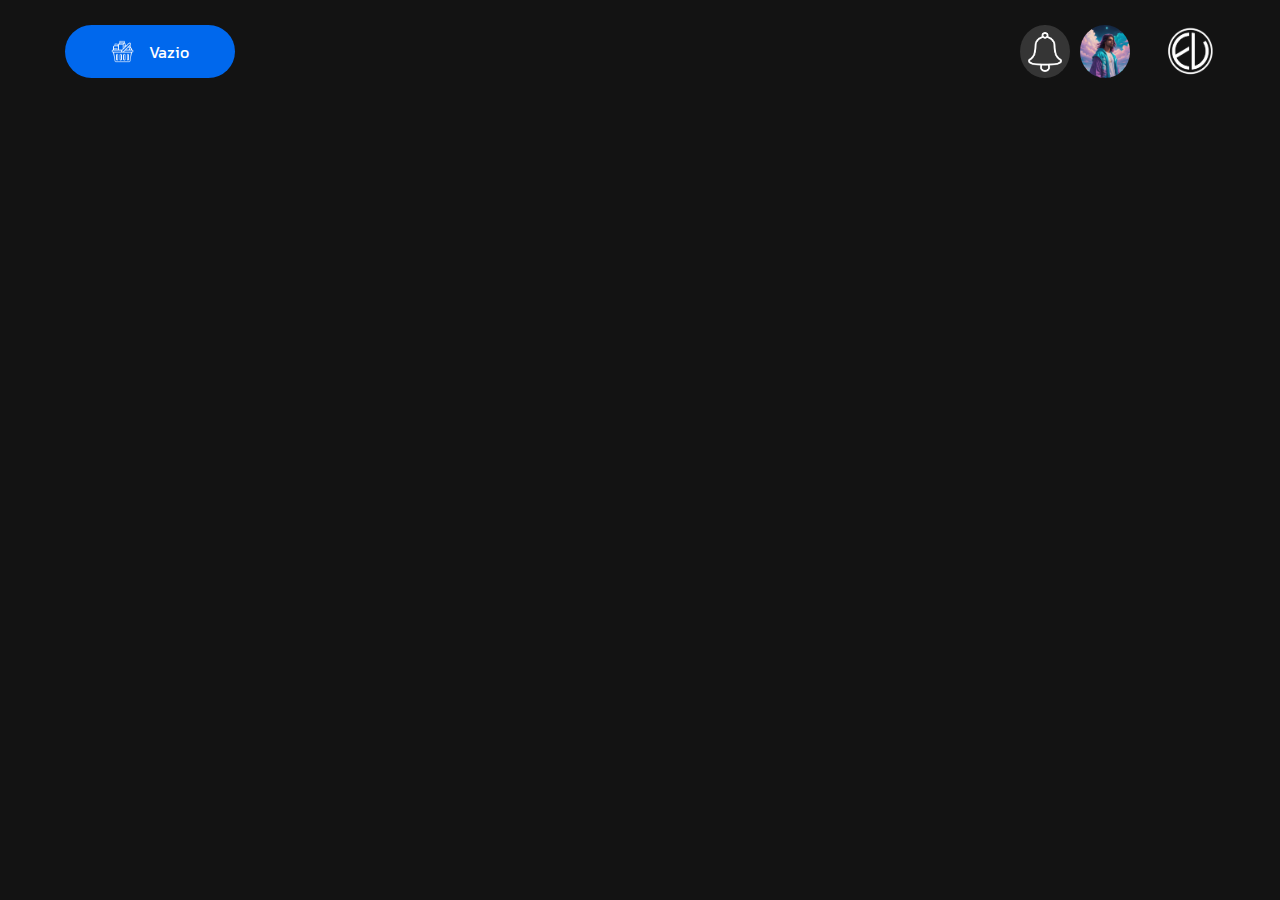
==== Html/catalago.html @ 2c9de25d "update" ====
<!DOCTYPE html>
<html lang="pt_br">

<!-- --------------------------------------------------------------------------------------------------------------------- -->

<head>
   
    <meta charset="UTF-8">
    <meta name="viewport" content="width=device-width, initial-scale=1.0">
    <title>Elixir Urbano</title>

    <link rel="stylesheet" type="text/css" href="../Css/Global/reset.css"> 
    <link rel="stylesheet" type="text/css" href="../Css/Global/variables.css">
    <link rel="stylesheet" type="text/css" href="../Css/Global/paginaInteira.css">
    
    <link rel="stylesheet" type="text/css" href="../Css/catalogo/base.css">
  
</head>

<!-- --------------------------------------------------------------------------------------------------------------------- -->

<body class="PaginaInteira">

    <header class="cabecalho">

        <header class="cabecalho">

            <section class="cabecalho__acoes"> 

                <div class="acoes__navegacao">

                    <nav class="navegacao__menu esconder">

                        <a class="menu__intens" href="../index.html">
    
                            Home
    
                        </a>
    
                        <a class="menu__intens ativo" href="../Html/catalago.html">
    
                            Catalago 
    
                        </a>
    
                        <a class="menu__intens">
    
                            Contato
    
                        </a>
    
                        <a class="menu__intens">
    
                            Sobre
    
                        </a>
    
                    </nav>

                    <a class="navegacao__carrinho" href="#">

                        <img class="carrinho__imagem" src="../Imagens/NoCodigo/Global/Global__header/Icone - carrinho de compras.png" alt="Icone compras">

                        <img class="carrinho__imagem esconder" src="../Imagens/NoCodigo/Global/Global__header/Icone - carrinho de compras__preto.png" alt="Icone compras">

                        <p class="carrinho__texto">
            
                            Vazio
                
                        </p>
            
                    </a>

                </div>

                <div class="navegacao__caixa__de__pesquisa esconder">

                    <input type="search" class="caixa__de__pesquisa__caixa" placeholder="O que você procura?">

                    <img class="caixa__de__pesquisa__imagem" src="../Imagens/NoCodigo/Global/Global__header/Lupa.png" alt="Icone lupa">

                </div>
  
                <div class="acoes__icones">

                    <div class="icones__notificacao">

                        <img src="../Imagens/NoCodigo/Global/Global__header/notificacao.png" alt="icone de notificação">
    
                    </div>
    
                    <div class="icones__usuario">
    
                        <img src="../Imagens/NoCodigo/Global/Global__header/Perfil.jpg" alt="icone do usuario">
    
                    </div>
    
                    <div class="icones__logotipo">
    
                        <img src="../Imagens/NoCodigo/Global/Global__header/Logotipo.png" alt="logotipo Elixir Urbano">
    
                    </div>

                </div>

            </section>

    </header>

     <!-- --------------------------------------------------------------------------------------------------------------------- -->


    <main class="indexConteudoPrincipal"></main>

    <!-- --------------------------------------------------------------------------------------------------------------------- -->

    <footer class="indexRodape"></footer>

    <section class="menuLateral esconder">

        <div class="">

            <div class="menuLateral__logotipo">

                <img src="../Imagens/NoCodigo/Global/Menu__lateral/Logotipo__preto.png" alt="logotipo Elixir Urbano">

            </div>

            <!-- ------------------------- Esse trecho de codigo foi tirado do site https://freefrontend.com e um botao com animação quando clicado que se chama "Hamburger Menu" -------------------------------------------- -->
            
            <!-- ------------------------------------------------------------------------------------ Autor:  Mikael Ainalem ------------------------------------------------------------------------------------------------- -->
            
            <button class="menu" onclick="this.classList.toggle('opened');this.setAttribute('aria-expanded', this.classList.contains('opened'))" aria-label="Main Menu">
                <svg width="70" height="70" viewBox="0 0 100 100">
                  <path class="line line1" d="M 20,29.000046 H 80.000231 C 80.000231,29.000046 94.498839,28.817352 94.532987,66.711331 94.543142,77.980673 90.966081,81.670246 85.259173,81.668997 79.552261,81.667751 75.000211,74.999942 75.000211,74.999942 L 25.000021,25.000058" />
                  <path class="line line2" d="M 20,50 H 80" />
                  <path class="line line3" d="M 20,70.999954 H 80.000231 C 80.000231,70.999954 94.498839,71.182648 94.532987,33.288669 94.543142,22.019327 90.966081,18.329754 85.259173,18.331003 79.552261,18.332249 75.000211,25.000058 75.000211,25.000058 L 25.000021,74.999942" />
                </svg>

                <ul class="menu__hamburguerExpandido" onclick="event.stopPropagation()">

                    <ul class="hamburguerExpandido__idioma">

                        <input type="checkbox" id="menu__idioma" class="checkbox__botao">
                        
                        <label for="menu__idioma" class="idioma__intens">

                            <img class="intens__seta" 
                                 src="../Imagens/NoCodigo/Global/Menu__lateral/Seta--branca--menu--linguagem.png" 
                                 alt="icone__seta">

                            Linguagem

                        </label>

                            <ul class="menuHamburguer__02">

                                <li class="botao__02">

                                    <img class="botao__imagem" src="../Imagens/NoCodigo/Global/Menu__hambuguer/Brasil.png" alt="imagem do pais">

                                    Portugues (Brasil)

                                </li>

                                <li class="botao__02">

                                    <img class="botao__imagem" src="../Imagens/NoCodigo/Global/Menu__hambuguer/EUA.png" alt="imagem do pais">

                                    Ingles (EUA)

                                </li>

                            </ul>
                        
                    </ul>

                    <div class="expandido__selecoes">
    
                        <li class="expandido__lista">
    
                            <label class="alternar">
    
                                <input class="alternar-selecao" type="checkbox" id="alternar-cor">
                                <div class="alternar-escolha"></div>
    
                            </label>
    
                        <li class="expandido__lista">
    
                            <label class="escuro__claro" for="alternar-cor">
    
                                Modo claro
    
                            </label>

                        </li>

                    </div>

                    <div class="expandido__selecoes">

                        <li class="expandido__lista">
    
                            <label class="alternar">
    
                                <input class="alternar-selecao" type="checkbox" id="alternar-contraste">
                                <div class="alternar-escolha"></div>
    
                            </label>
    
                        <li class="expandido__lista">
    
                            <label class="expandido__acessibilidade" for="alternar-contraste">
    
                                Modo alto contraste 
    
                            </label>
    
                        </li>

                    </div>
    
                </ul>

            </button>
            
            <!-- [base64] -->

            <div class="redes__socias">

                <div class="socias__imagem">

                    <img src="../Imagens/NoCodigo/Global/Menu__lateral/facebook.png" alt="icone facebook">
    
                </div>

                <div class="socias__imagem">

                    <img src="../Imagens/NoCodigo/Global/Menu__lateral/Instagram.png" alt="icone instagram">
    
                </div>

                <div class="socias__imagem">

                    <img src="../Imagens/NoCodigo/Global/Menu__lateral/Youtube.png" alt="Icone youtube">
    
                </div>

            </div>

            <p class="lateral__paragrafo ">

                Nosso Portfólio de Bebidas

            </p>

            <div class="lateral__setas">

                <button class="setas__subir">

                    <img class="subir__imagem" src="../Imagens/NoCodigo/Global/Menu__lateral/Seta.png" alt="menu de ferramentas">
    
                </button>

                <button class="setas__descer">

                    <img class="descer__imagem" src="../Imagens/NoCodigo/Global/Menu__lateral/Seta.png" alt="menu de ferramentas">
    
                </button>

            </div>

        </div>

    </section>

</body>
---- Css/Global/variables.css ----
/*  importacoes de fontes */

@import url('https://fonts.googleapis.com/css2?family=Kanit:ital,wght@0,100;0,200;0,300;0,400;0,500;0,600;0,700;0,800;0,900;1,100;1,200;1,300;1,400;1,500;1,600;1,700;1,800;1,900&display=swap');

@font-face {

    font-family: 'TituloApresentacao'; 
    src: url('../../Fontes__baixadas/BodoniflfBold-MVZx.ttf') format('truetype'); 

}

@font-face {

    font-family: 'TextoApresentacao'; 
    src: url('../../Fontes__baixadas/SteinerLight-JR1o.ttf') format('truetype'); 

}

/* _______________________________________________________________________________________ */

:root {
    
    /* cores */

    --corPagina: #131313;

    --corPrincipal-02: #222222;
    --corPrincipal-03: #353535;
    --corPrincipal-04: #33363d;
   

    --corGradiente-01: linear-gradient(to bottom, #FFB400, #FFD980);
   

    --corSecundaria-01: #ffb400;
    --corSecundaria-02: #0068ed;
    --corSecundaria-03: #d6dbe9;
    --corSecundaria-04: #2a3142;
    --corSecundaria-05: #335F98;
    --corSecundaria-06: #2D3643;

    --corSecundaria-05: #E0E0E0;
    --corSecundaria-06: rgba(72, 80, 96, 0.996);


    --corSecundaria-garafa-destaque-01: #b5ad99;
    
    --corSecundaria-garafa-destaque-02: #132028;

    --corSecundaria-garafa-destaque-03: #9ca5ad;

    --corSecundaria-garafa-destaque-04: #261d10;


    /* fontes */
   
    --fontePrincipal: "Kanit", sans-serif;
   
}

.bordaDourada-texto {

    text-shadow: 
      1px 1px 0 #967e29,  
      -1px -1px 0 #967e29,  
      1px -1px 0 #967e29,  
      -1px 1px 0 #967e29; 

}

.bordaBranca-texto {

    text-shadow: 
    2px 2px 0 #a2aab2,  
    -2px -2px 0 #a2aab2,  
    2px -2px 0 #a2aab2,  
    -2px 2px 0 #a2aab2; 

}

.bordaLaranja-texto {

    text-shadow: 
    2px 2px 0 #8b3b25,  
    -2px -2px 0 #8b3b25,  
    2px -2px 0 #8b3b25,  
    -2px 2px 0 #8b3b25; 

}
---- Css/Global/paginaInteira.css ----
.PaginaInteira {

    display: grid;
    grid-template-columns: 1fr 0px;

}

.pagina {

    display: flex;
    flex-direction: column;

}


@media (min-width: 1800px ) { 

    .PaginaInteira {

        display: grid;
        grid-template-columns: 1fr 150px;
    
    }

}
---- Css/catalogo/base.css ----
/*  importacoes de estilo  */
/* _______________________________________________________________________________________ */

/*  importacoes de estilo do header  */

@import url("../Global/Global__header/cabecalho.css");

@import url("../Global/Global__header/navegacao.css");
@import url("../Global/Global__header/navegacao.midia.css");

@import url("../Global/Global__header/icones.css");
@import url("../Global/Global__header/icones.midia.css");

@import url("../Global/Global__header/Global__menuLateral/menuLateral.css");
@import url("../Global/Global__header/Global__menuLateral/botoes.css");

@import url("../Global/Global__header/Global__menuLateral/menuHamburguer.css");
@import url("../Global/Global__header/Global__menuLateral/menuHamburguer.02.css");


/*  importacoes de estilo do main  */



/*  importacoes de estilo do footer */

/* Todo o conteudo da pagina  */

/* _______________________________________________________________________________________ */

.PaginaInteira {

    text-decoration: none;
    color: white;
    margin: 15px 15px 0px 15px;
    background: var(--corPagina);
    background-repeat: no-repeat; /* Evita a repetição da imagem */
    background-size: cover; /* Ajusta a imagem para cobrir o elemento */
    font-family: var(--fontePrincipal);
    box-sizing: border-box;

}

@media (min-width: 720px ) { 

    .PaginaInteira {

        margin: 25px 65px 0px 65px;

    }

}

@media (min-width: 1800px ) { 

    .PaginaInteira {

        margin: 0px 0px 0px 65px;

    }

}

.esconder {

    display: none;

}

.invisivel  {

    visibility: hidden;

}

.menuLateral {

    background: var(--corGradiente-01);
    
    
}
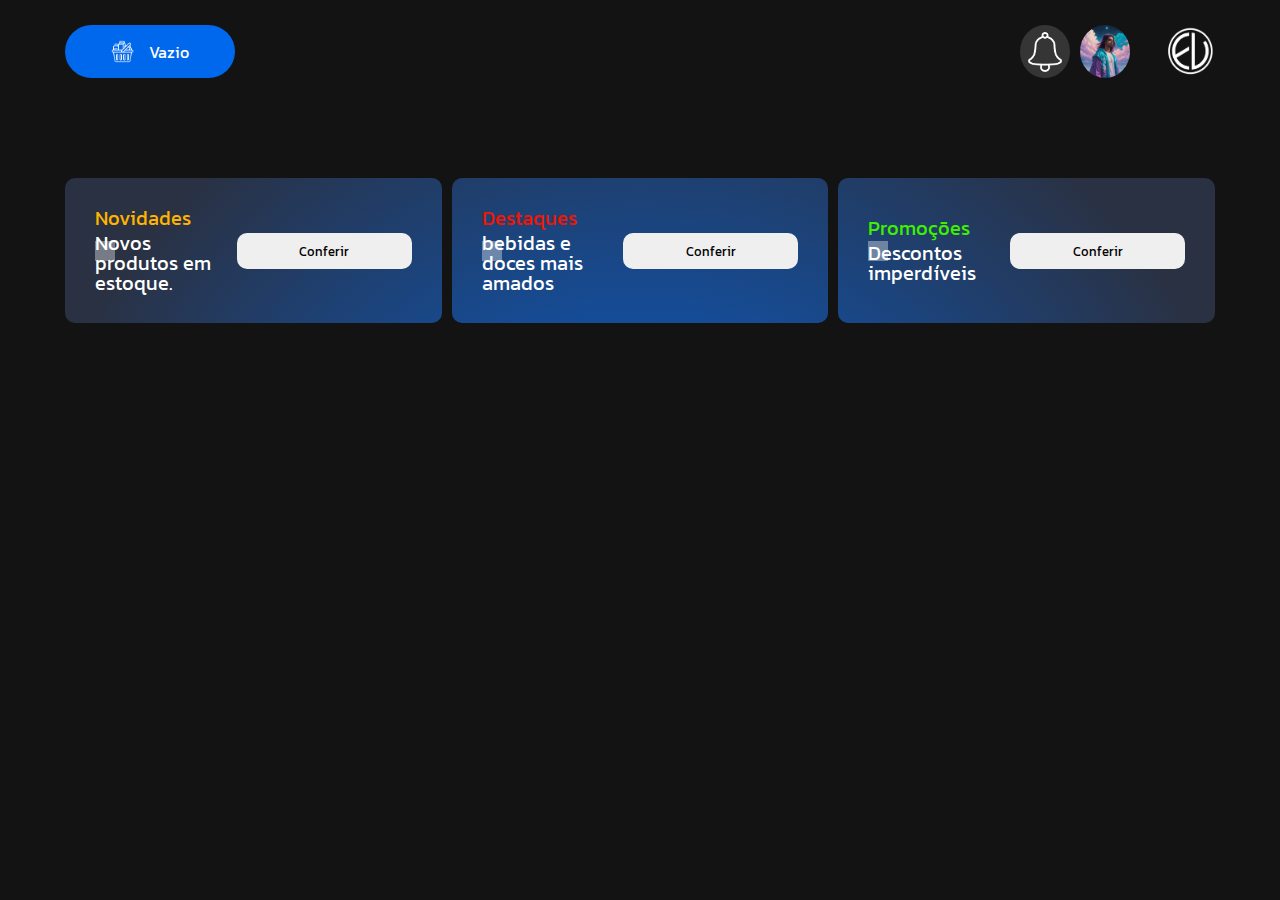
==== commit b1180ced: "update" ====
--- a/Html/catalago.html
+++ b/Html/catalago.html
@@ -21,100 +21,329 @@
 
 <body class="PaginaInteira">
 
-    <header class="cabecalho">
+    <section class="pagina">
 
         <header class="cabecalho">
 
-            <section class="cabecalho__acoes"> 
-
-                <div class="acoes__navegacao">
-
-                    <nav class="navegacao__menu esconder">
-
-                        <a class="menu__intens" href="../index.html">
-    
-                            Home
-    
+            <header class="cabecalho">
+
+                <section class="cabecalho__acoes"> 
+
+                    <div class="acoes__navegacao">
+
+                        <nav class="navegacao__menu esconder">
+
+                            <a class="menu__intens" href="../index.html">
+        
+                                Home
+        
+                            </a>
+        
+                            <a class="menu__intens ativo" href="../Html/catalago.html">
+        
+                                Catalago 
+        
+                            </a>
+        
+                            <a class="menu__intens">
+        
+                                Contato
+        
+                            </a>
+        
+                            <a class="menu__intens">
+        
+                                Sobre
+        
+                            </a>
+        
+                        </nav>
+
+                        <a class="navegacao__carrinho" href="#">
+
+                            <img class="carrinho__imagem" src="../Imagens/NoCodigo/Global/Global__header/Icone - carrinho de compras.png" alt="Icone compras">
+
+                            <img class="carrinho__imagem esconder" src="../Imagens/NoCodigo/Global/Global__header/Icone - carrinho de compras__preto.png" alt="Icone compras">
+
+                            <p class="carrinho__texto">
+                
+                                Vazio
+                    
+                            </p>
+                
                         </a>
-    
-                        <a class="menu__intens ativo" href="../Html/catalago.html">
-    
-                            Catalago 
-    
-                        </a>
-    
-                        <a class="menu__intens">
-    
-                            Contato
-    
-                        </a>
-    
-                        <a class="menu__intens">
-    
-                            Sobre
-    
-                        </a>
-    
-                    </nav>
-
-                    <a class="navegacao__carrinho" href="#">
-
-                        <img class="carrinho__imagem" src="../Imagens/NoCodigo/Global/Global__header/Icone - carrinho de compras.png" alt="Icone compras">
-
-                        <img class="carrinho__imagem esconder" src="../Imagens/NoCodigo/Global/Global__header/Icone - carrinho de compras__preto.png" alt="Icone compras">
-
-                        <p class="carrinho__texto">
+
+                    </div>
+
+                    <div class="navegacao__caixa__de__pesquisa esconder">
+
+                        <input type="search" class="caixa__de__pesquisa__caixa" placeholder="O que você procura?">
+
+                        <img class="caixa__de__pesquisa__imagem" src="../Imagens/NoCodigo/Global/Global__header/Lupa.png" alt="Icone lupa">
+
+                    </div>
+    
+                    <div class="acoes__icones">
+
+                        <div class="icones__notificacao">
+
+                            <img src="../Imagens/NoCodigo/Global/Global__header/notificacao.png" alt="icone de notificação">
+        
+                        </div>
+        
+                        <div class="icones__usuario">
+        
+                            <img src="../Imagens/NoCodigo/Global/Global__header/Perfil.jpg" alt="icone do usuario">
+        
+                        </div>
+        
+                        <div class="icones__logotipo">
+        
+                            <img src="../Imagens/NoCodigo/Global/Global__header/Logotipo.png" alt="logotipo Elixir Urbano">
+        
+                        </div>
+
+                    </div>
+
+                </section>
+
+        </header>
+
+        <!-- --------------------------------------------------------------------------------------------------------------------- -->
+
+        <main class="ConteudoPrincipal">
+
+            <div class="cardsPromocionais">
+
+                <div class="cardsPromocionais--conteudo cardDestaque">
+
+                    <li></li>
+                    <li></li>
+                    <li></li>
+                    <li></li>
+                    <li></li>
+                    <li></li>
+                    <li></li>
+                    <li></li>
+                    <li></li>
+                    <li></li>
+                    <li></li>
+                    <li></li>
+                    <li></li>
+                    <li></li>
+                    <li></li>
+                    <li></li>
+                    <li></li>
+                    <li></li>
+                    <li></li>
+                    <li></li>
+                    <li></li>
+                    <li></li>
+                    <li></li>
+                    <li></li>
+                    <li></li>
+                    <li></li>
+                    <li></li>
+                    <li></li>
+                    <li></li>
+                    <li></li>
+                    <li></li>
+                    <li></li>
+                    <li></li>
+                    <li></li>
+                    <li></li>
+                    <li></li>
+                    <li></li>
+                    <li></li>
+                    <li></li>
+                    <li></li>
+                    <li></li>
+                    <li></li>
+                    <li></li>
+                    <li></li>
+                    <li></li>
+                    <li></li>
+                    <li></li>
+                    <li></li>
+                    <li></li>
+                    <li></li>
+
+                    <p class="cardsPromocionais--conteudo__texto novidade">
+
+                        Novidades <strong class="conteudo__texto__destaque"> Novos produtos em estoque.  </strong>
+                       
+
+                    </p>
+
+                    <button class="cardsPromocionais--conteudo__botao">
+
+                        Conferir
+
+                    </button>
+
+                </div>
+
+                <div class="cardsPromocionais--conteudo delay">
+
+                    <li></li>
+                    <li></li>
+                    <li></li>
+                    <li></li>
+                    <li></li>
+                    <li></li>
+                    <li></li>
+                    <li></li>
+                    <li></li>
+                    <li></li>
+                    <li></li>
+                    <li></li>
+                    <li></li>
+                    <li></li>
+                    <li></li>
+                    <li></li>
+                    <li></li>
+                    <li></li>
+                    <li></li>
+                    <li></li>
+                    <li></li>
+                    <li></li>
+                    <li></li>
+                    <li></li>
+                    <li></li>
+                    <li></li>
+                    <li></li>
+                    <li></li>
+                    <li></li>
+                    <li></li>
+                    <li></li>
+                    <li></li>
+                    <li></li>
+                    <li></li>
+                    <li></li>
+                    <li></li>
+                    <li></li>
+                    <li></li>
+                    <li></li>
+                    <li></li>
+                    <li></li>
+                    <li></li>
+                    <li></li>
+                    <li></li>
+                    <li></li>
+                    <li></li>
+                    <li></li>
+                    <li></li>
+                    <li></li>
+                    <li></li>
+
+                    <p class="cardsPromocionais--conteudo__texto Destaque">
+
+                        Destaques <strong class="conteudo__texto__destaque"> bebidas e doces mais amados </strong>
+
+                    </p>
+
+                    <button class="cardsPromocionais--conteudo__botao">
+
+                        Conferir
+
+                    </button>
+
+                </div>
+
+                <div class="cardsPromocionais--conteudo delay2">
+
             
-                            Vazio
-                
-                        </p>
-            
-                    </a>
+                    <li></li>
+                    <li></li>
+                    <li></li>
+                    <li></li>
+                    <li></li>
+                    <li></li>
+                    <li></li>
+                    <li></li>
+                    <li></li>
+                    <li></li>
+                    <li></li>
+                    <li></li>
+                    <li></li>
+                    <li></li>
+                    <li></li>
+                    <li></li>
+                    <li></li>
+                    <li></li>
+                    <li></li>
+                    <li></li>
+                    <li></li>
+                    <li></li>
+                    <li></li>
+                    <li></li>
+                    <li></li>
+                    <li></li>
+                    <li></li>
+                    <li></li>
+                    <li></li>
+                    <li></li>
+                    <li></li>
+                    <li></li>
+                    <li></li>
+                    <li></li>
+                    <li></li>
+                    <li></li>
+                    <li></li>
+                    <li></li>
+                    <li></li>
+                    <li></li>
+                    <li></li>
+                    <li></li>
+                    <li></li>
+                    <li></li>
+                    <li></li>
+                    <li></li>
+                    <li></li>
+                    <li></li>
+                    <li></li>
+                    <li></li>
+
+                    <p class="cardsPromocionais--conteudo__texto Promocoes">
+
+                        Promoções <strong class="conteudo__texto__destaque"> Descontos imperdíveis </strong>
+                        
+
+                    </p>
+
+                    <button class="cardsPromocionais--conteudo__botao">
+
+                        Conferir
+
+                    </button>
 
                 </div>
 
-                <div class="navegacao__caixa__de__pesquisa esconder">
-
-                    <input type="search" class="caixa__de__pesquisa__caixa" placeholder="O que você procura?">
-
-                    <img class="caixa__de__pesquisa__imagem" src="../Imagens/NoCodigo/Global/Global__header/Lupa.png" alt="Icone lupa">
-
-                </div>
-  
-                <div class="acoes__icones">
-
-                    <div class="icones__notificacao">
-
-                        <img src="../Imagens/NoCodigo/Global/Global__header/notificacao.png" alt="icone de notificação">
-    
-                    </div>
-    
-                    <div class="icones__usuario">
-    
-                        <img src="../Imagens/NoCodigo/Global/Global__header/Perfil.jpg" alt="icone do usuario">
-    
-                    </div>
-    
-                    <div class="icones__logotipo">
-    
-                        <img src="../Imagens/NoCodigo/Global/Global__header/Logotipo.png" alt="logotipo Elixir Urbano">
-    
-                    </div>
-
-                </div>
-
-            </section>
-
-    </header>
-
-     <!-- --------------------------------------------------------------------------------------------------------------------- -->
-
-
-    <main class="indexConteudoPrincipal"></main>
-
-    <!-- --------------------------------------------------------------------------------------------------------------------- -->
-
-    <footer class="indexRodape"></footer>
+            </div>
+
+            <div class="ConteudoPrincipal--menuIntens">
+
+                <nav class="">
+
+
+
+                </nav>
+
+            </div>
+
+            <div class="ConteudoPrincipal--intens">
+
+
+            </div>
+
+
+        </main>
+
+        <!-- --------------------------------------------------------------------------------------------------------------------- -->
+
+        <footer class="Rodape"></footer>
+
+    </section>
 
     <section class="menuLateral esconder">
 
--- a/Css/catalogo/base.css
+++ b/Css/catalogo/base.css
@@ -20,6 +20,7 @@
 
 /*  importacoes de estilo do main  */
 
+@import url("../catalogo/conteudo__principal.css");
 
 
 /*  importacoes de estilo do footer */
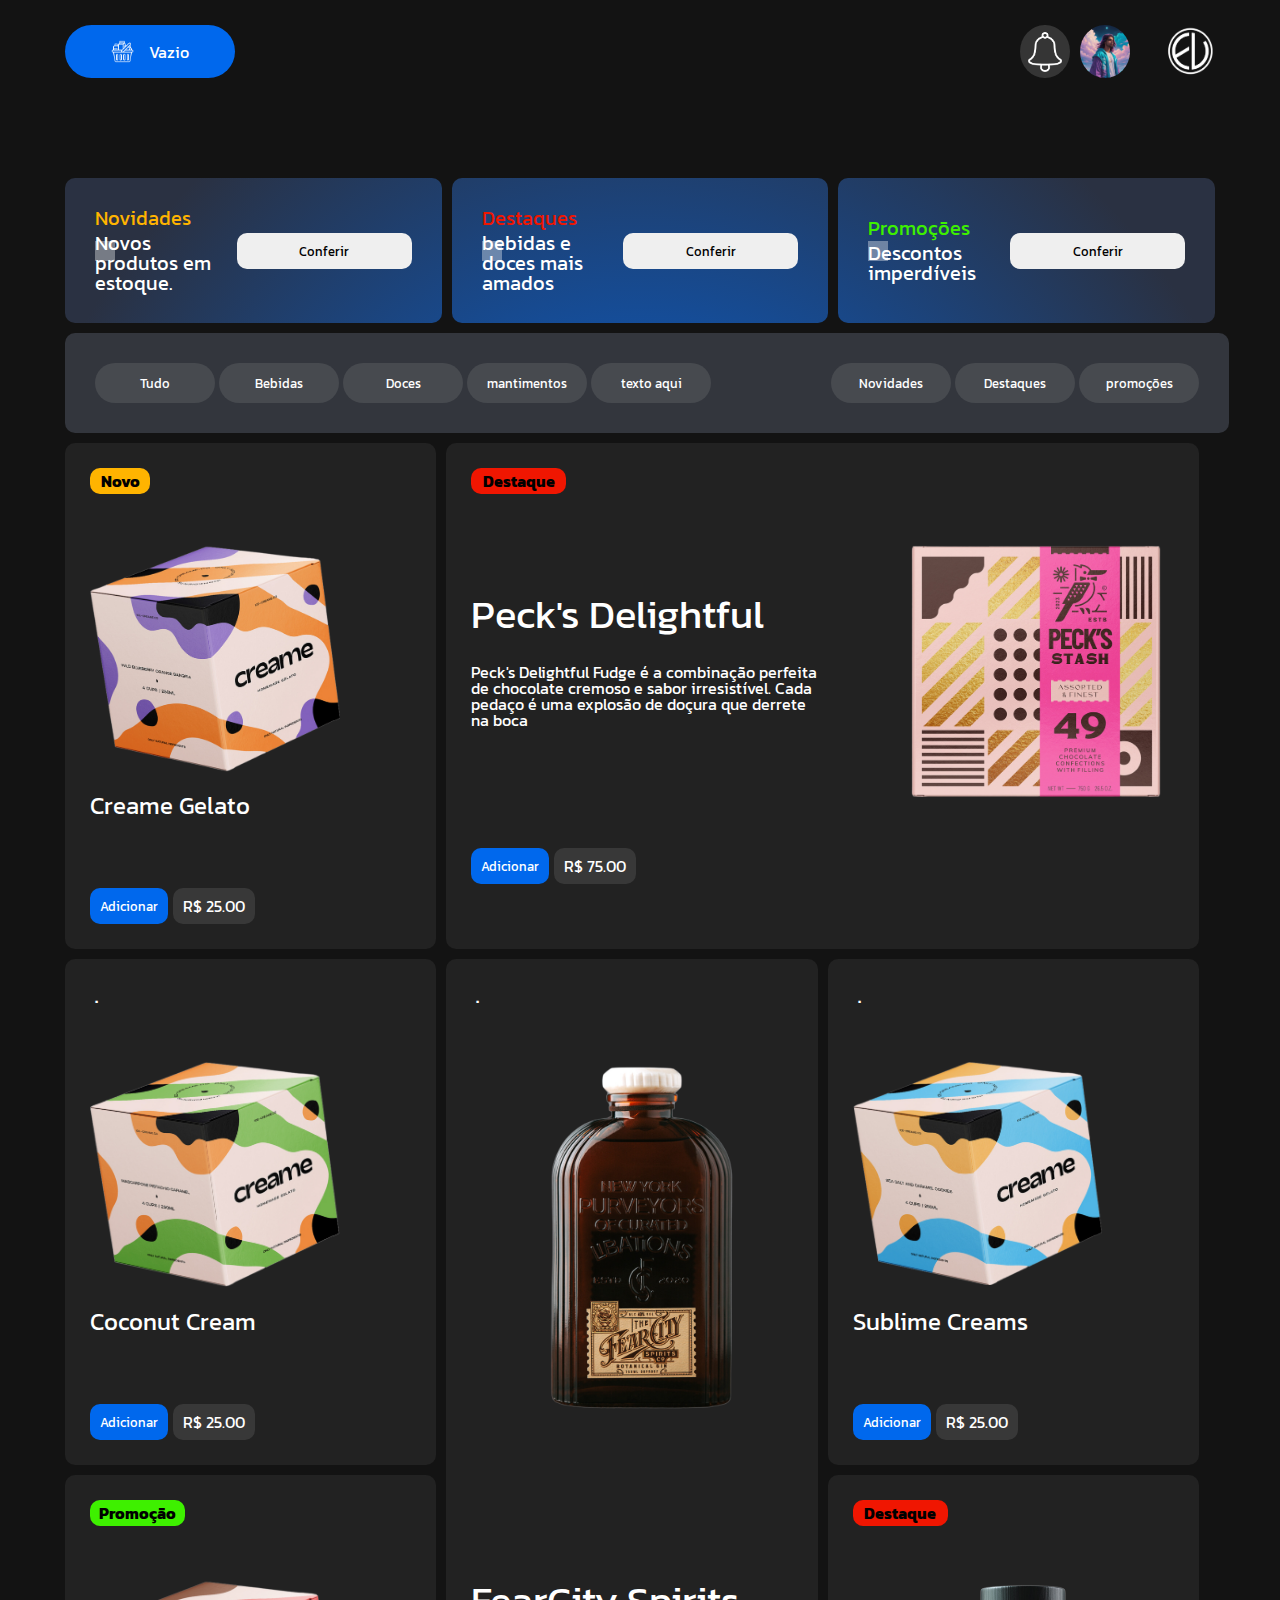
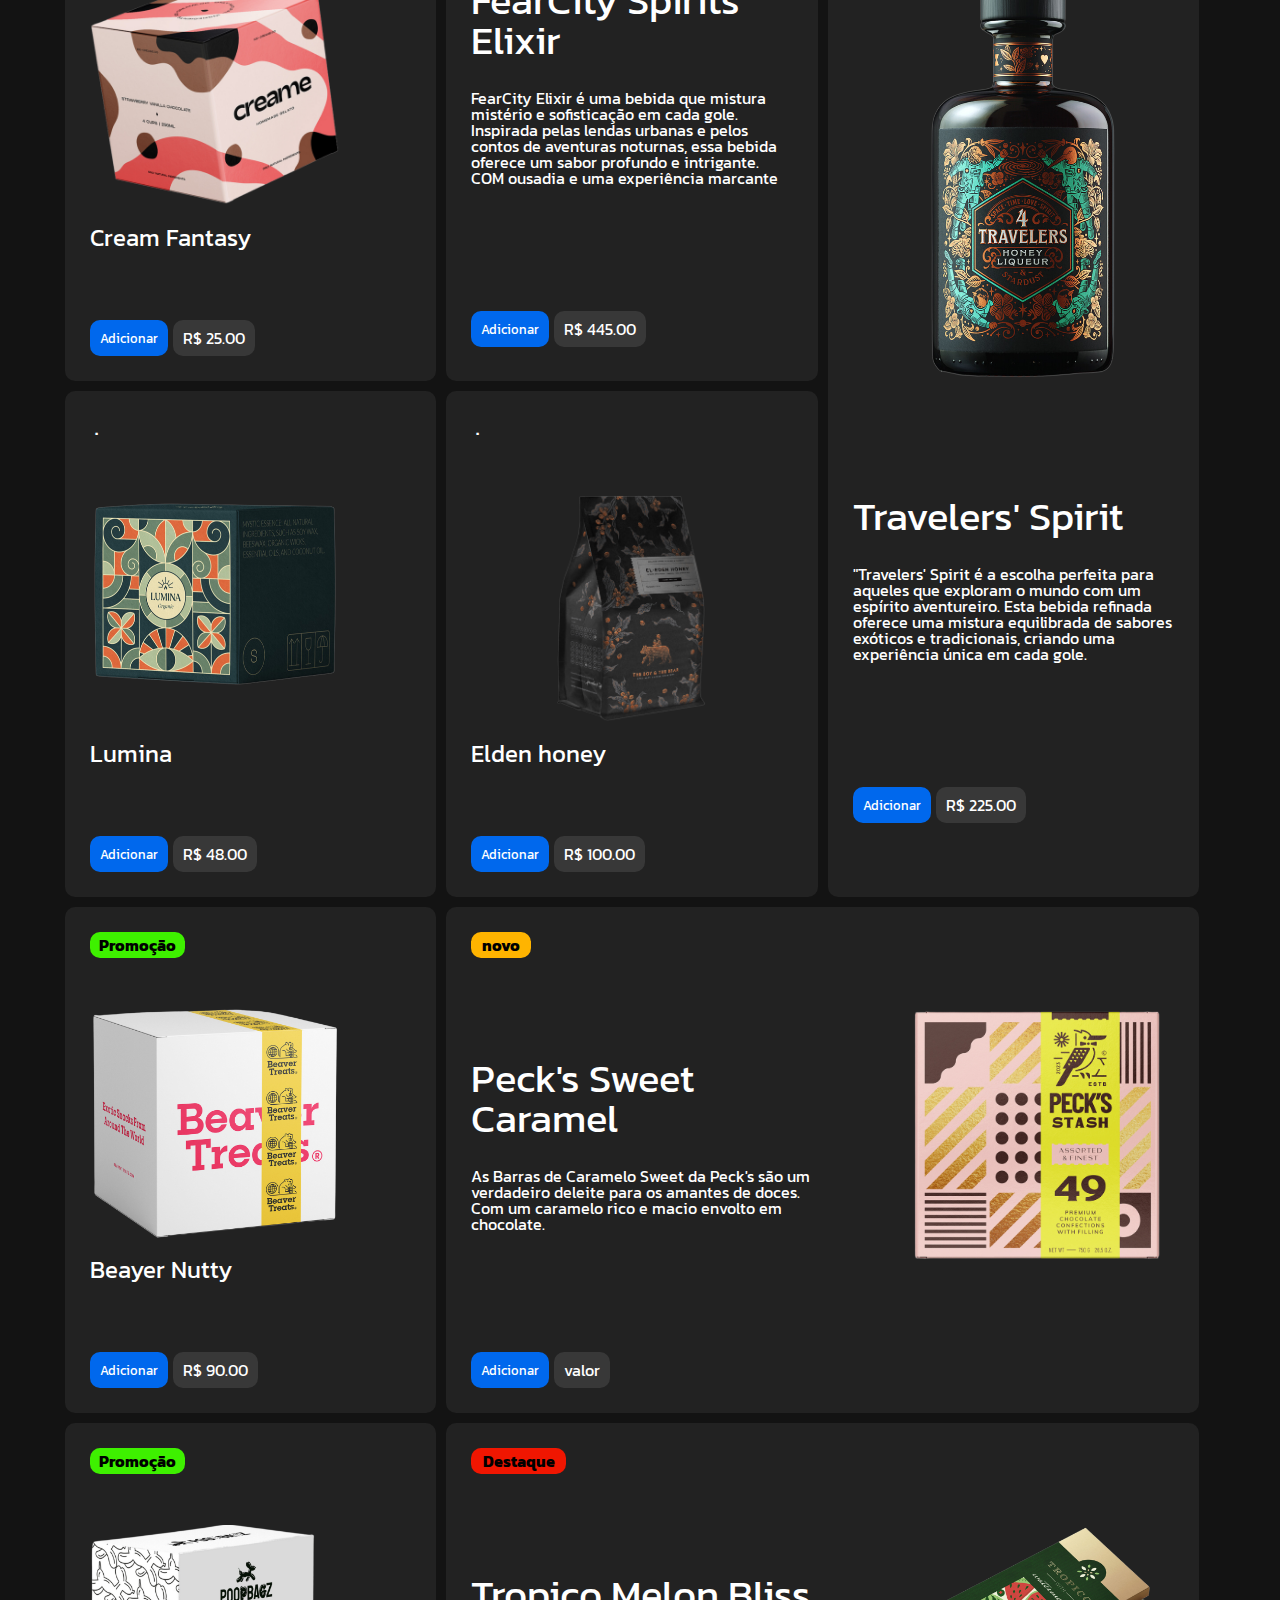
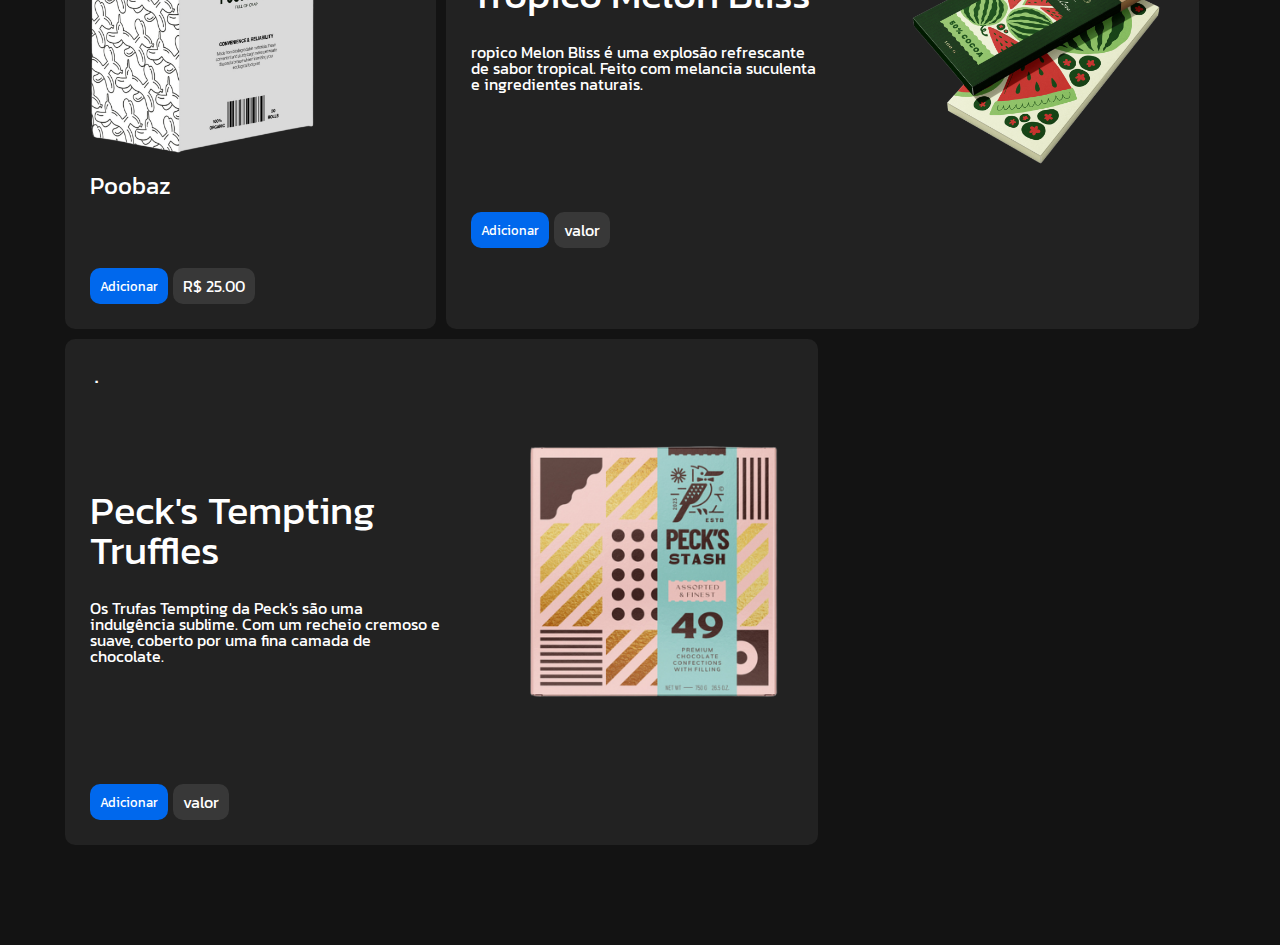
==== commit 7640f790: "update" ====
--- a/Html/catalago.html
+++ b/Html/catalago.html
@@ -323,9 +323,67 @@
 
             <div class="ConteudoPrincipal--menuIntens">
 
-                <nav class="">
-
-
+                <nav class="menuIntens">
+
+                    <ul class="menuIntens__lista">
+
+                        <li class="menuIntens__lista__intens">
+
+                            <button class="menuIntens__lista__intens__botao">
+
+                                Tudo
+
+                            </button>
+
+                            <button class="menuIntens__lista__intens__botao">
+
+                                Bebidas
+
+                            </button>
+
+                            <button class="menuIntens__lista__intens__botao">
+
+                                Doces
+
+                            </button>
+
+                            <button class="menuIntens__lista__intens__botao">
+
+                                mantimentos
+
+                            </button>
+
+                            <button class="menuIntens__lista__intens__botao">
+
+                                texto aqui
+
+                            </button>
+
+                        </li>
+
+                        <li class="menuIntens__lista__intens">
+
+                            <button class="menuIntens__lista__intens__botao">
+
+                                Novidades
+
+                            </button>
+
+                            <button class="menuIntens__lista__intens__botao">
+
+                                Destaques
+
+                            </button>
+
+                            <button class="menuIntens__lista__intens__botao">
+
+                                promoções
+
+                            </button>
+
+                        </li>
+
+                    </ul>
 
                 </nav>
 
@@ -333,7 +391,567 @@
 
             <div class="ConteudoPrincipal--intens">
 
-
+                <div class="produtos mantimentos">
+
+                    <p class="produtos__chamativo novo">
+
+                        Novo
+
+                    </p>
+
+                    <img class="produtos__imagem" src="../Imagens/NoCodigo/Main/Produtos/creme - 01.png" alt="IconeDoProduto">
+
+                    <h6 class="produtos__titulo">
+
+                        Creame Gelato
+
+                    </h6>
+
+                    <p class="produtos__texto">
+
+                        
+
+                    </p>
+
+                    <div class="produtos__realizarCompra">
+
+                        <button class="produtos__realizarCompra__botaoDeComprar">
+
+                            Adicionar
+
+                        </button>
+
+                        <p class= "produtos__realizarCompra__valor">
+
+                            R$ 25.00
+
+                        </p>
+
+                    </div>
+
+                </div>
+
+                <div class="produtos doces">
+
+                    <p class="produtos__chamativo destaque">
+
+                        Destaque
+
+                    </p>
+
+                    <img class="produtos__imagem" src="../Imagens/NoCodigo/Main/Produtos/peckDoce -01.png" alt="IconeDoProduto">
+
+                    <h6 class="produtos__titulo">
+
+                        Peck's Delightful 
+
+                    </h6>
+
+                    <p class="produtos__texto">
+
+                        Peck's Delightful Fudge é a combinação perfeita de chocolate cremoso e sabor irresistível. Cada pedaço é uma explosão de doçura que derrete na boca
+
+                    </p>
+
+                    <div class="produtos__realizarCompra">
+
+                        <button class="produtos__realizarCompra__botaoDeComprar">
+
+                            Adicionar
+
+                        </button>
+
+                        <p class= "produtos__realizarCompra__valor">
+
+                            R$ 75.00
+
+                        </p>
+
+                    </div>
+
+                </div>
+
+                <div class="produtos mantimentos">
+
+                    <p class="produtos__chamativo">
+
+                        .
+
+                    </p>
+
+                    <img class="produtos__imagem" src="../Imagens/NoCodigo/Main/Produtos/creme - 02.png" alt="IconeDoProduto">
+
+                    <h6 class="produtos__titulo">
+
+                        Coconut Cream
+
+                    </h6>
+
+                    <p class="produtos__texto">
+
+                 
+
+                    </p>
+
+                    <div class="produtos__realizarCompra">
+
+                        <button class="produtos__realizarCompra__botaoDeComprar">
+
+                            Adicionar
+
+                        </button>
+
+                        <p class= "produtos__realizarCompra__valor">
+
+                            R$ 25.00
+
+                        </p>
+
+                    </div>
+
+                </div>
+
+                <div class="produtos bebidas">
+
+                    <p class="produtos__chamativo">
+
+                        .
+
+                    </p>
+
+                    <img class="produtos__imagem" src="../Imagens/NoCodigo/Main/Produtos/Garrafa - 02.png" alt="IconeDoProduto">
+
+                    <h6 class="produtos__titulo">
+
+                        FearCity Spirits Elixir
+
+                    </h6>
+
+                    <p class="produtos__texto">
+
+                        FearCity Elixir é uma bebida que mistura mistério e sofisticação em cada gole. Inspirada pelas lendas urbanas e pelos contos de aventuras noturnas, essa bebida oferece um sabor profundo e intrigante.
+                        COM ousadia e uma experiência marcante
+
+                    </p>
+
+                    <div class="produtos__realizarCompra">
+
+                        <button class="produtos__realizarCompra__botaoDeComprar">
+
+                            Adicionar
+
+                        </button>
+
+                        <p class= "produtos__realizarCompra__valor">
+
+                            R$ 445.00
+
+                        </p>
+
+                    </div>
+
+                </div>
+
+                <div class="produtos mantimentos">
+
+                    <p class="produtos__chamativo">
+
+                        .
+
+                    </p>
+
+                    <img class="produtos__imagem" src="../Imagens/NoCodigo/Main/Produtos/Creme - 03.png" alt="IconeDoProduto">
+
+                    <h6 class="produtos__titulo">
+
+                        Sublime Creams
+
+                    </h6>
+
+                    <p class="produtos__texto">
+
+                        Blissful Creams
+
+                    </p>
+
+                    <div class="produtos__realizarCompra">
+
+                        <button class="produtos__realizarCompra__botaoDeComprar">
+
+                            Adicionar
+
+                        </button>
+
+                        <p class= "produtos__realizarCompra__valor">
+
+                            R$ 25.00
+
+                        </p>
+
+                    </div>
+
+                </div>
+
+                <div class="produtos mantimentos">
+
+                    <p class="produtos__chamativo promocao">
+
+                        Promoção
+
+                    </p>
+
+                    <img class="produtos__imagem" src="../Imagens/NoCodigo/Main/Produtos/creme - 05.png" alt="IconeDoProduto">
+
+                    <h6 class="produtos__titulo">
+
+                        Cream Fantasy
+
+                    </h6>
+
+                    <p class="produtos__texto">
+
+                       
+
+                    </p>
+
+                    <div class="produtos__realizarCompra">
+
+                        <button class="produtos__realizarCompra__botaoDeComprar">
+
+                            Adicionar
+
+                        </button>
+
+                        <p class= "produtos__realizarCompra__valor">
+
+                            R$ 25.00
+
+                        </p>
+
+                    </div>
+
+                </div>
+
+                <div class="produtos bebidas">
+
+                    <p class="produtos__chamativo destaque">
+
+                        Destaque
+
+                    </p>
+
+                    <img class="produtos__imagem" src="../Imagens/NoCodigo/Main/Produtos/Garrafa - 01.png" alt="IconeDoProduto">
+
+                    <h6 class="produtos__titulo">
+
+                        Travelers' Spirit
+
+                    </h6>
+
+                    <p class="produtos__texto">
+
+                        "Travelers' Spirit é a escolha perfeita para aqueles que exploram o mundo com um espírito aventureiro. Esta bebida refinada oferece uma mistura equilibrada de sabores exóticos e tradicionais, criando uma experiência única em cada gole.
+
+                    </p>
+
+                    <div class="produtos__realizarCompra">
+
+                        <button class="produtos__realizarCompra__botaoDeComprar">
+
+                            Adicionar
+
+                        </button>
+
+                        <p class= "produtos__realizarCompra__valor">
+
+                            R$ 225.00
+
+                        </p>
+
+                    </div>
+
+                </div>
+
+                <div class="produtos mantimentos">
+
+                    <p class="produtos__chamativo">
+
+                        .
+
+                    </p>
+
+                    <img class="produtos__imagem" src="../Imagens/NoCodigo/Main/Produtos/Lumina.png" alt="IconeDoProduto">
+
+                    <h6 class="produtos__titulo">
+
+                        Lumina
+
+                    </h6>
+
+                    <p class="produtos__texto">
+
+                       
+
+                    </p>
+
+                    <div class="produtos__realizarCompra">
+
+                        <button class="produtos__realizarCompra__botaoDeComprar">
+
+                            Adicionar
+
+                        </button>
+
+                        <p class= "produtos__realizarCompra__valor">
+
+                            R$ 48.00
+
+                        </p>
+
+                    </div>
+
+                </div>
+
+                <div class="produtos mantimentos">
+
+                    <p class="produtos__chamativo">
+
+                       .
+
+                    </p>
+
+                    <img class="produtos__imagem diminuir__imagem--Elden" src="../Imagens/NoCodigo/Main/Produtos/Ender.png" alt="IconeDoProduto">
+
+                    <h6 class="produtos__titulo">
+
+                        Elden honey
+
+                    </h6>
+
+                    <p class="produtos__texto">
+
+                       
+
+                    </p>
+
+                    <div class="produtos__realizarCompra">
+
+                        <button class="produtos__realizarCompra__botaoDeComprar">
+
+                            Adicionar
+
+                        </button>
+
+                        <p class= "produtos__realizarCompra__valor">
+
+                            R$ 100.00
+
+                        </p>
+
+                    </div>
+
+                </div>
+
+                <div class="produtos mantimentos">
+
+                    <p class="produtos__chamativo promocao">
+
+                        Promoção
+
+                    </p>
+
+                    <img class="produtos__imagem" src="../Imagens/NoCodigo/Main/Produtos/Castanhas -01.png" alt="IconeDoProduto">
+
+                    <h6 class="produtos__titulo">
+
+                        Beayer Nutty
+
+                    </h6>
+
+                    <p class="produtos__texto">
+
+                       
+
+                    </p>
+
+                    <div class="produtos__realizarCompra">
+
+                        <button class="produtos__realizarCompra__botaoDeComprar">
+
+                            Adicionar
+
+                        </button>
+
+                        <p class= "produtos__realizarCompra__valor">
+
+                            R$ 90.00
+
+                        </p>
+
+                    </div>
+
+                </div>
+
+                <div class="produtos doces">
+
+                    <p class="produtos__chamativo novo">
+
+                       novo
+
+                    </p>
+
+                    <img class="produtos__imagem" src="../Imagens/NoCodigo/Main/Produtos/PeckDoce - 02.png" alt="IconeDoProduto">
+
+                    <h6 class="produtos__titulo">
+
+                        Peck's Sweet Caramel
+
+                    </h6>
+
+                    <p class="produtos__texto">
+
+                        As Barras de Caramelo Sweet da Peck's são um verdadeiro deleite para os amantes de doces. Com um caramelo rico e macio envolto em chocolate.
+
+                    </p>
+
+                    <div class="produtos__realizarCompra">
+
+                        <button class="produtos__realizarCompra__botaoDeComprar">
+
+                            Adicionar
+
+                        </button>
+
+                        <p class= "produtos__realizarCompra__valor">
+
+                            valor
+
+                        </p>
+
+                    </div>
+
+                </div>
+
+                <div class="produtos mantimentos">
+
+                    <p class="produtos__chamativo promocao">
+
+                        Promoção
+
+                    </p>
+
+                    <img class="produtos__imagem diminuir__imagem--poobaz" src="../Imagens/NoCodigo/Main/Produtos/poobaz.png" alt="IconeDoProduto">
+
+                    <h6 class="produtos__titulo">
+
+                        Poobaz
+
+                    </h6>
+
+                    <p class="produtos__texto">
+
+                       
+
+                    </p>
+
+                    <div class="produtos__realizarCompra">
+
+                        <button class="produtos__realizarCompra__botaoDeComprar">
+
+                            Adicionar
+
+                        </button>
+
+                        <p class= "produtos__realizarCompra__valor">
+
+                            R$ 25.00
+
+                        </p>
+
+                    </div>
+
+                </div>
+
+                <div class="produtos doces">
+
+                    <p class="produtos__chamativo destaque">
+
+                        Destaque
+
+                    </p>
+
+                    <img class="produtos__imagem" src="../Imagens/NoCodigo/Main/Produtos/Doce melancia.png" alt="IconeDoProduto">
+
+                    <h6 class="produtos__titulo">
+
+                        Tropico Melon Bliss
+
+                    </h6>
+
+                    <p class="produtos__texto">
+
+                        ropico Melon Bliss é uma explosão refrescante de sabor tropical. Feito com melancia suculenta e ingredientes naturais.
+
+                    </p>
+
+                    <div class="produtos__realizarCompra">
+
+                        <button class="produtos__realizarCompra__botaoDeComprar">
+
+                            Adicionar
+
+                        </button>
+
+                        <p class= "produtos__realizarCompra__valor">
+
+                            valor
+
+                        </p>
+
+                    </div>
+
+                </div>
+
+                <div class="produtos doces">
+
+                    <p class="produtos__chamativo">
+
+                        .
+
+                    </p>
+
+                    <img class="produtos__imagem" src="../Imagens/NoCodigo/Main/Produtos/PeckDoce - 03.png" alt="IconeDoProduto">
+
+                    <h6 class="produtos__titulo">
+
+                        Peck's Tempting Truffles
+
+                    </h6>
+
+                    <p class="produtos__texto">
+
+                        Os Trufas Tempting da Peck's são uma indulgência sublime. Com um recheio cremoso e suave, coberto por uma fina camada de chocolate.
+
+                    </p>
+
+                    <div class="produtos__realizarCompra">
+
+                        <button class="produtos__realizarCompra__botaoDeComprar">
+
+                            Adicionar
+
+                        </button>
+
+                        <p class= "produtos__realizarCompra__valor">
+
+                            valor
+
+                        </p>
+
+                    </div>
+
+                </div>
+                
             </div>
 
 
--- a/Css/Global/variables.css
+++ b/Css/Global/variables.css
@@ -27,6 +27,8 @@
     --corPrincipal-02: #222222;
     --corPrincipal-03: #353535;
     --corPrincipal-04: #33363d;
+    --corPrincipal-05: #474a4f;
+    
    
 
     --corGradiente-01: linear-gradient(to bottom, #FFB400, #FFD980);
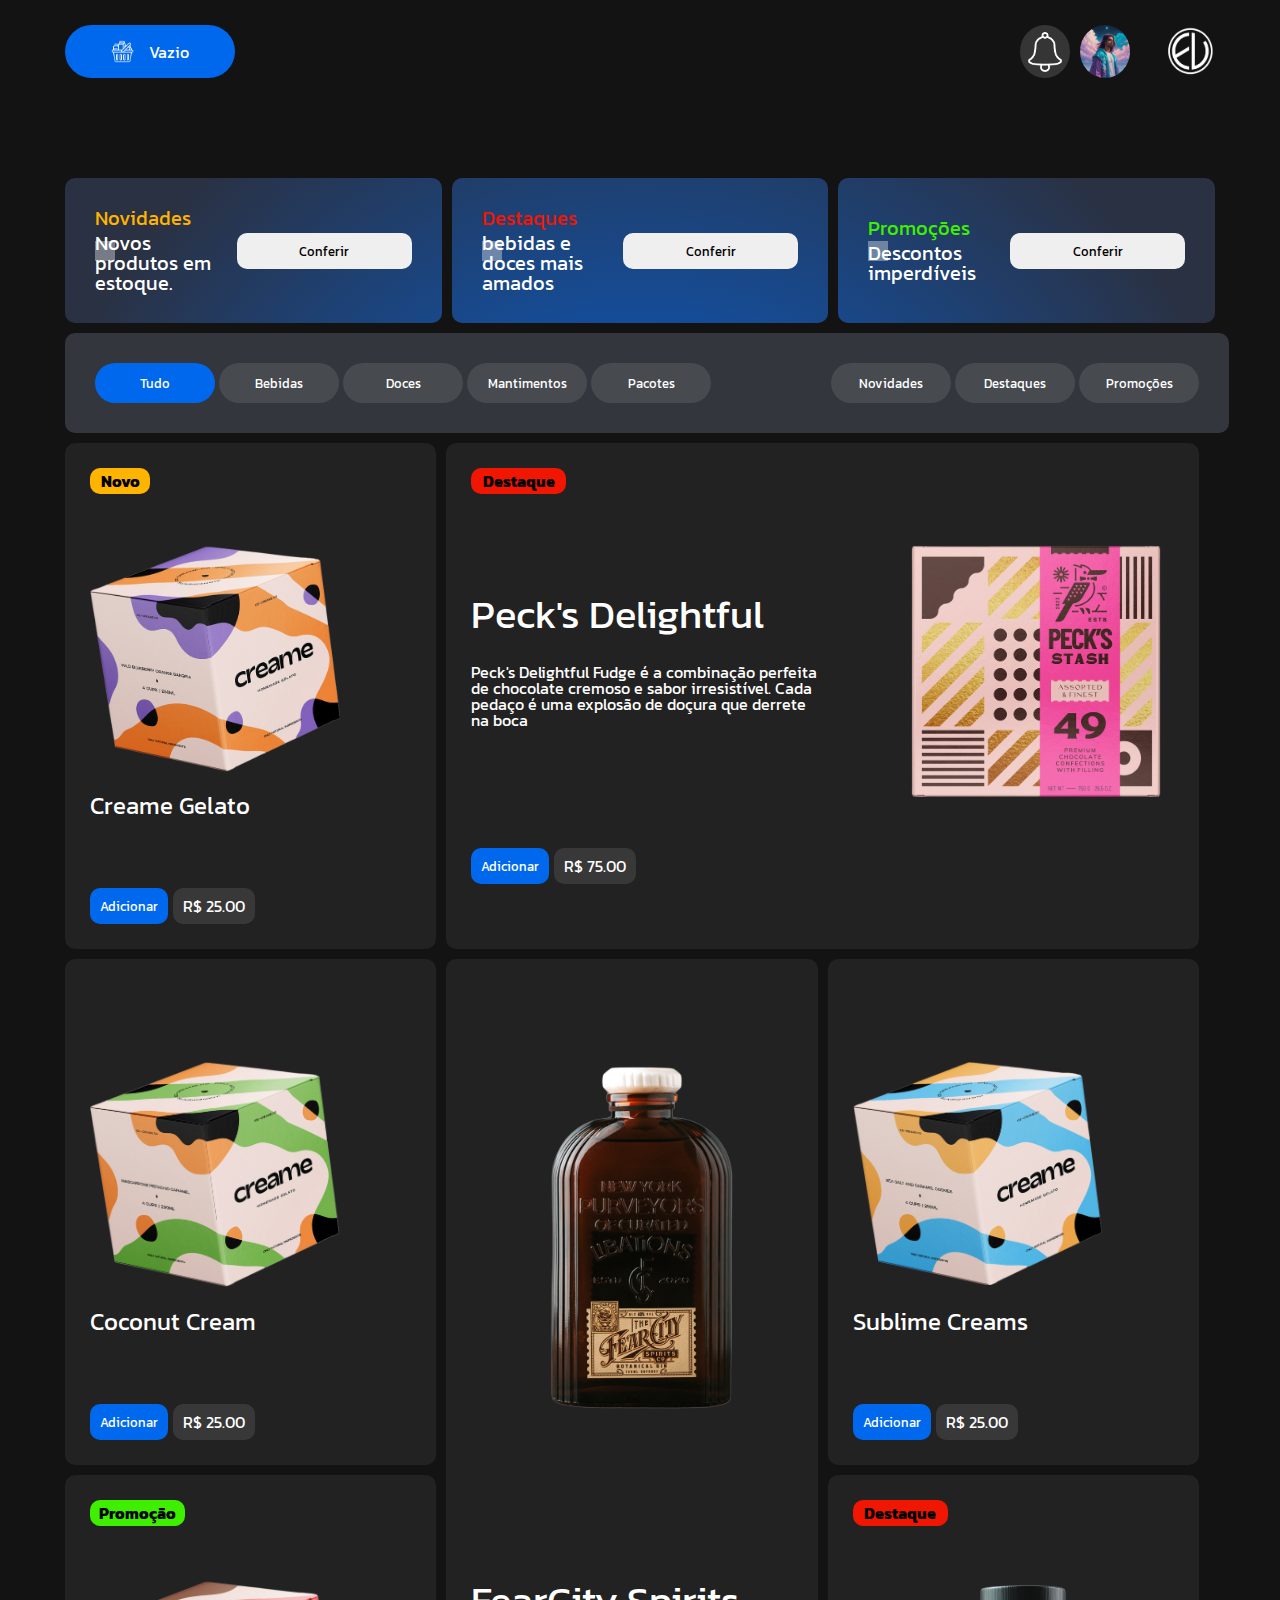
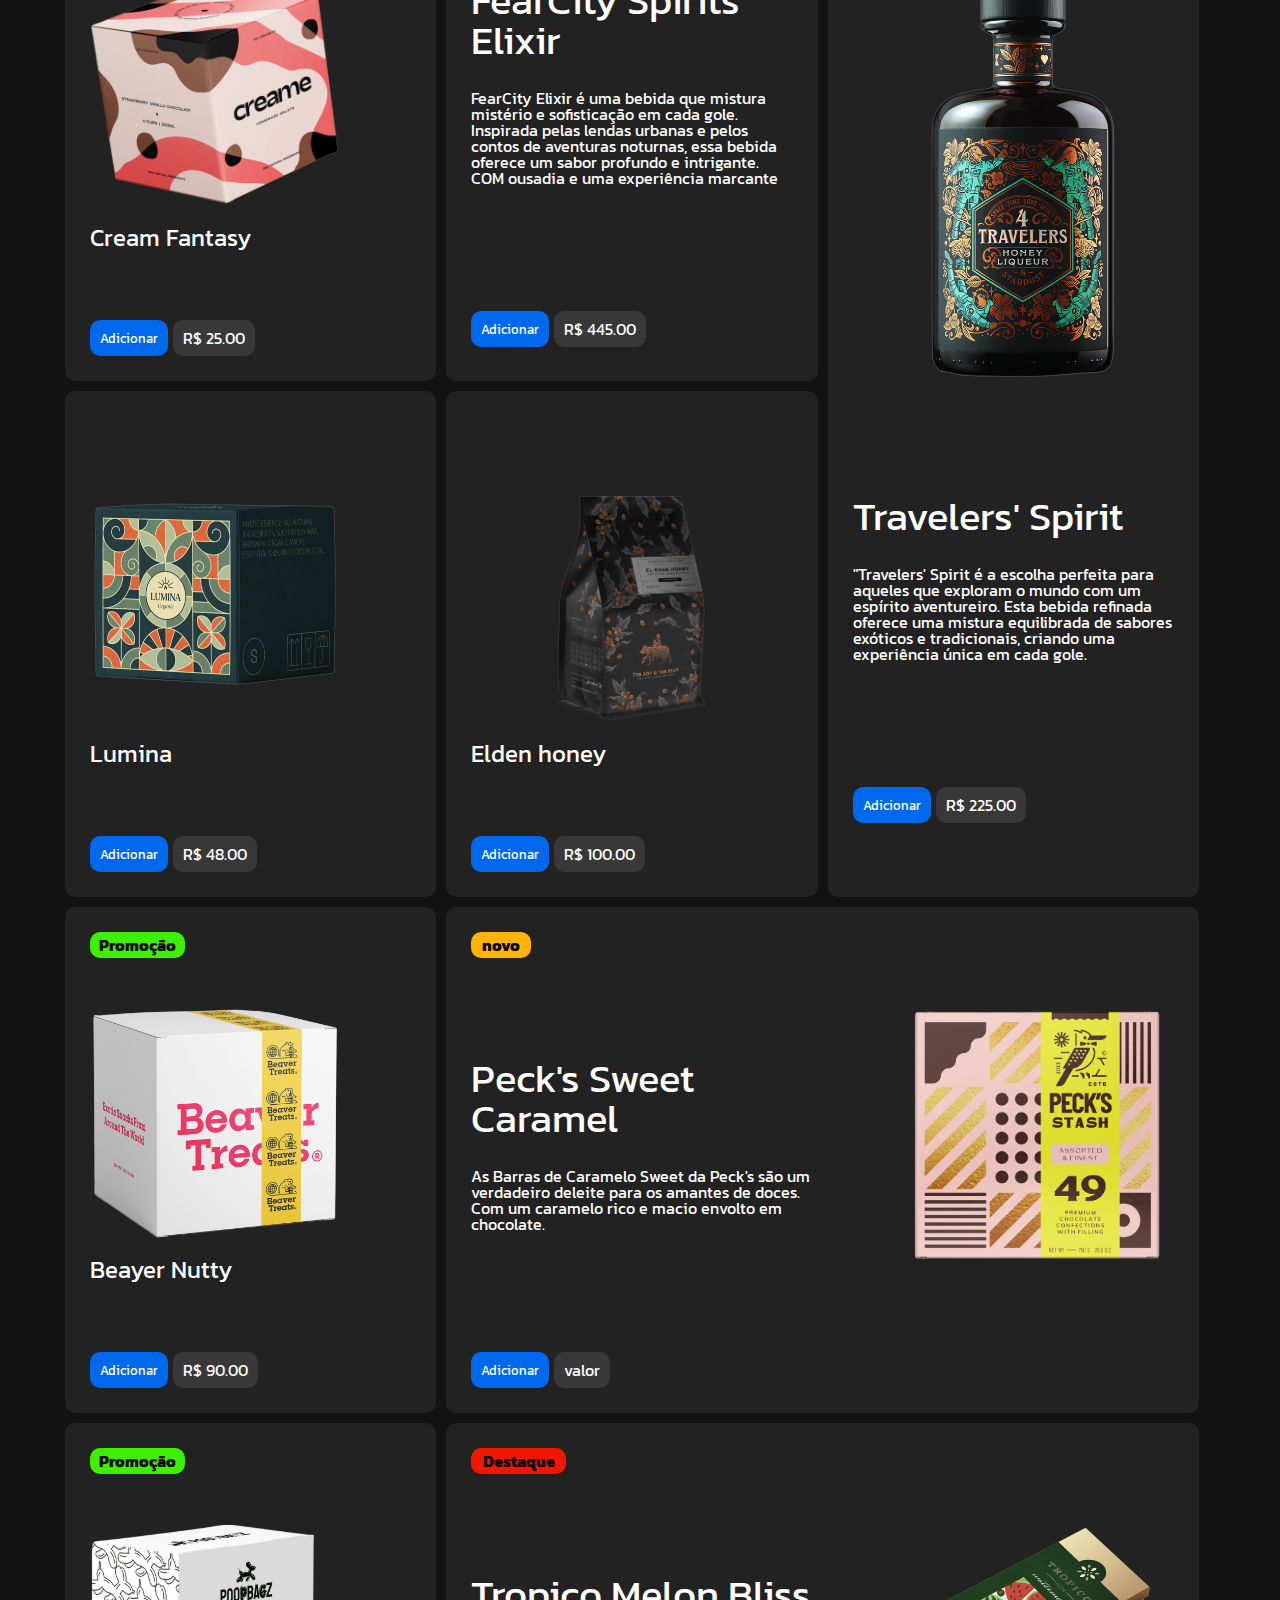
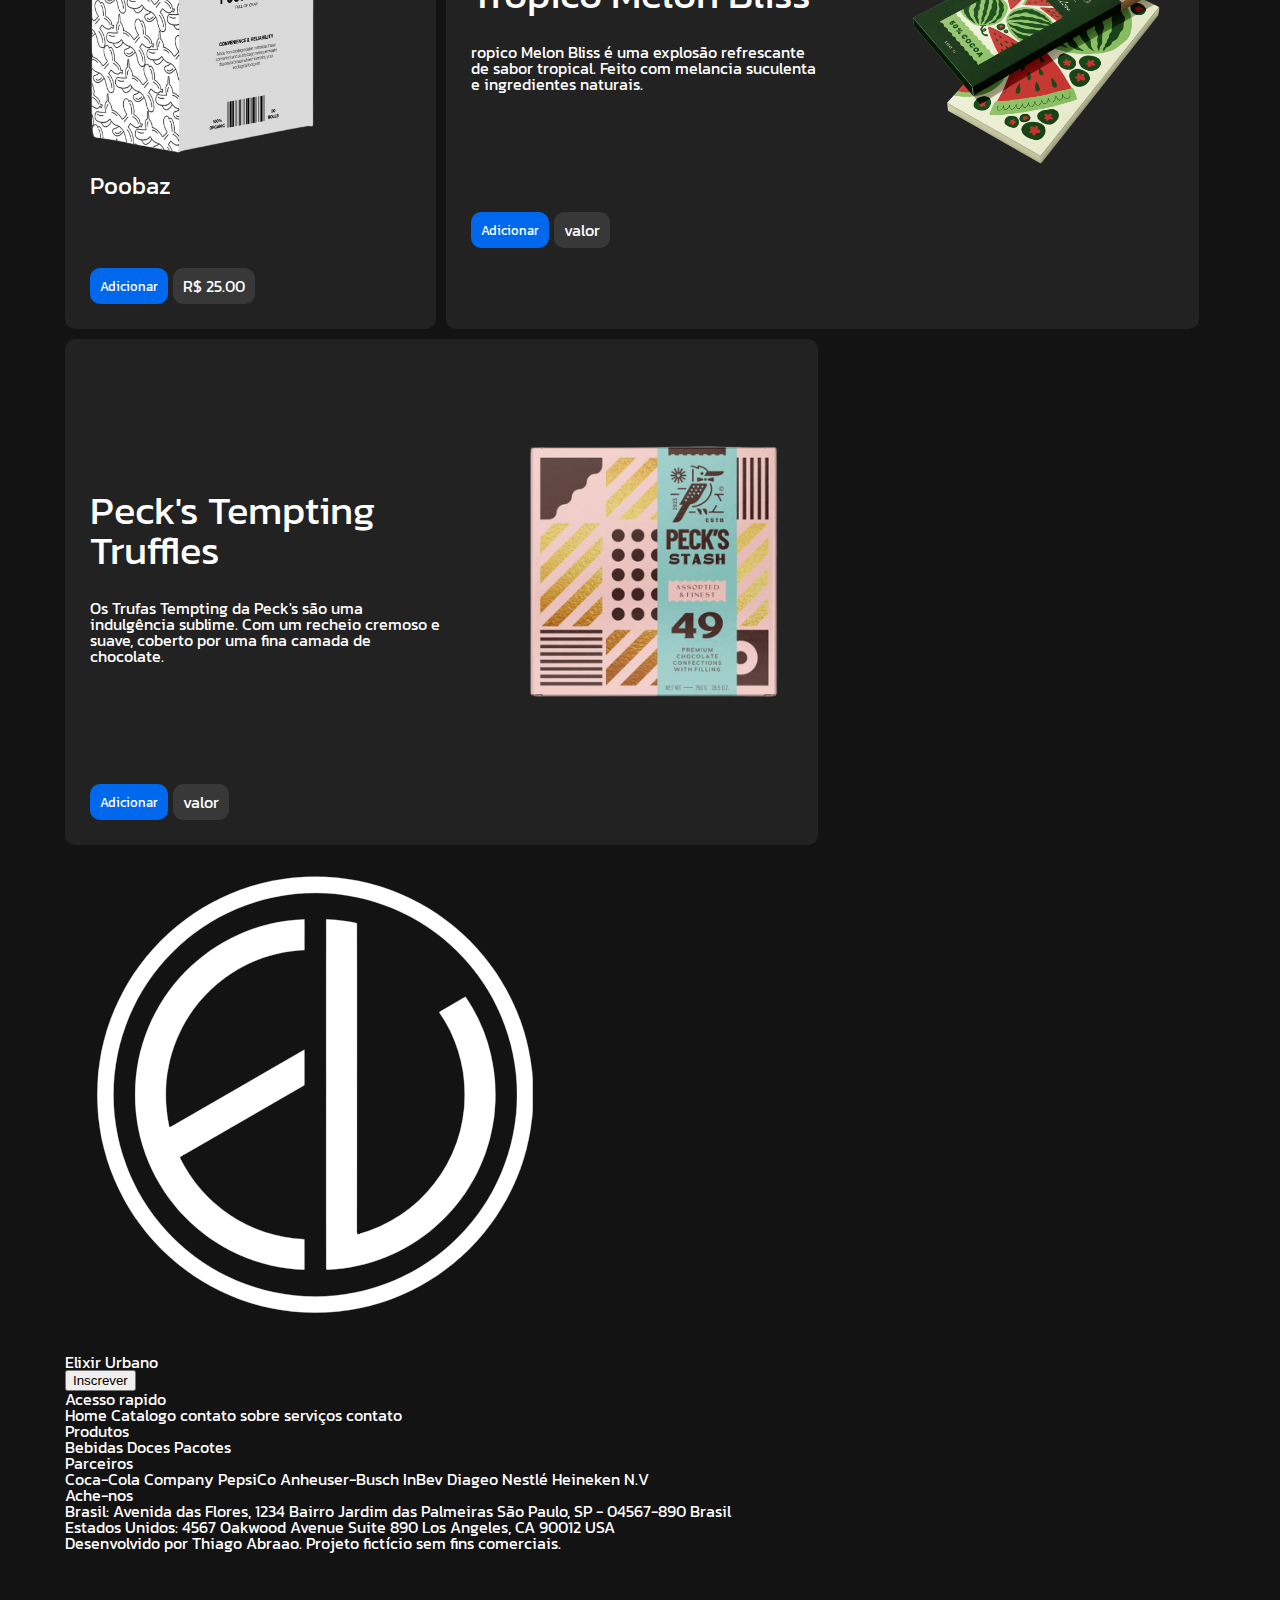
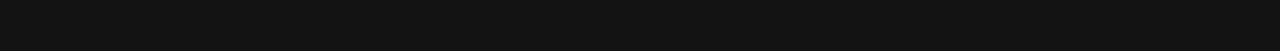
==== commit 954c7f77: "update" ====
--- a/Html/catalago.html
+++ b/Html/catalago.html
@@ -91,22 +91,22 @@
         
                         </div>
         
-                        <div class="icones__usuario">
+                        <a class="icones__usuario" href="../Html/formuario.html">
         
                             <img src="../Imagens/NoCodigo/Global/Global__header/Perfil.jpg" alt="icone do usuario">
         
-                        </div>
-        
-                        <div class="icones__logotipo">
+                        </a>
+        
+                        <a class="icones__logotipo" href="../index.html">
         
                             <img src="../Imagens/NoCodigo/Global/Global__header/Logotipo.png" alt="logotipo Elixir Urbano">
         
-                        </div>
+                        </a>
 
                     </div>
 
                 </section>
-
+ 
         </header>
 
         <!-- --------------------------------------------------------------------------------------------------------------------- -->
@@ -329,60 +329,60 @@
 
                         <li class="menuIntens__lista__intens">
 
+                            <button class="menuIntens__lista__intens__botao ativo">
+
+                                Tudo
+
+                            </button>
+
                             <button class="menuIntens__lista__intens__botao">
 
-                                Tudo
+                                Bebidas
 
                             </button>
 
                             <button class="menuIntens__lista__intens__botao">
 
-                                Bebidas
+                                Doces
 
                             </button>
 
                             <button class="menuIntens__lista__intens__botao">
 
-                                Doces
+                                Mantimentos
 
                             </button>
 
                             <button class="menuIntens__lista__intens__botao">
 
-                                mantimentos
+                                Pacotes 
 
                             </button>
 
+                        </li>
+
+                        <li class="menuIntens__lista__intens">
+
                             <button class="menuIntens__lista__intens__botao">
 
-                                texto aqui
+                                Novidades
 
                             </button>
 
+                            <button class="menuIntens__lista__intens__botao">
+
+                                Destaques
+
+                            </button>
+
+                            <button class="menuIntens__lista__intens__botao">
+
+                                Promoções
+
+                            </button>
+
                         </li>
 
-                        <li class="menuIntens__lista__intens">
-
-                            <button class="menuIntens__lista__intens__botao">
-
-                                Novidades
-
-                            </button>
-
-                            <button class="menuIntens__lista__intens__botao">
-
-                                Destaques
-
-                            </button>
-
-                            <button class="menuIntens__lista__intens__botao">
-
-                                promoções
-
-                            </button>
-
-                        </li>
-
                     </ul>
 
                 </nav>
@@ -473,7 +473,7 @@
 
                 <div class="produtos mantimentos">
 
-                    <p class="produtos__chamativo">
+                    <p class="produtos__chamativo invisivel">
 
                         .
 
@@ -513,7 +513,7 @@
 
                 <div class="produtos bebidas">
 
-                    <p class="produtos__chamativo">
+                    <p class="produtos__chamativo invisivel">
 
                         .
 
@@ -554,7 +554,7 @@
 
                 <div class="produtos mantimentos">
 
-                    <p class="produtos__chamativo">
+                    <p class="produtos__chamativo invisivel">
 
                         .
 
@@ -674,7 +674,7 @@
 
                 <div class="produtos mantimentos">
 
-                    <p class="produtos__chamativo">
+                    <p class="produtos__chamativo invisivel">
 
                         .
 
@@ -714,7 +714,7 @@
 
                 <div class="produtos mantimentos">
 
-                    <p class="produtos__chamativo">
+                    <p class="produtos__chamativo invisivel">
 
                        .
 
@@ -914,7 +914,7 @@
 
                 <div class="produtos doces">
 
-                    <p class="produtos__chamativo">
+                    <p class="produtos__chamativo invisivel">
 
                         .
 
@@ -954,12 +954,204 @@
                 
             </div>
 
-
         </main>
 
         <!-- --------------------------------------------------------------------------------------------------------------------- -->
 
-        <footer class="Rodape"></footer>
+        <footer class="indexRodape">
+
+            <section class="rodape">
+
+                <div class="rodape__apresentacao">
+
+                    <img class="rodape__apresentacao__logo" src="../Imagens/NoCodigo/Global/Global__header/Logotipo.png" alt="logotipo Elixir Urbano">
+
+                    <h5 class="rodape__apresentacao__titulo">
+
+                        Elixir Urbano
+
+                    </h5>
+
+                    <button class="rodape__apresentacao__inscrever">
+
+                        Inscrever
+
+                    </button>
+
+                </div>
+
+                <div class="rodape__menu">
+
+                    <ul class="rodape__menu__navegacao">
+
+                        <li class="rodape__menu__navegacao__links">
+
+                            <h6 class="rodape__navegacao__links__titulo">
+
+                                Acesso rapido
+
+                            </h6>
+
+                            <a class="rodape__navegacao__links__link">
+
+                                Home
+
+                            </a>
+
+                            <a class="rodape__navegacao__links__link">
+
+                                Catalogo 
+
+                            </a>
+
+                            <a class="rodape__navegacao__links__link">
+
+                                contato
+
+                            </a>
+
+                            <a class="rodape__navegacao__links__link">
+
+                                sobre
+
+                            </a>
+
+                            <a class="rodape__navegacao__links__link">
+
+                                serviços 
+
+                            </a>
+
+                            <a class="rodape__navegacao__links__link">
+
+                                contato
+
+                            </a>
+
+                        </li>
+
+                        <li class="rodape__menu__navegacao__links">
+
+                            <h6 class="rodape__navegacao__links__titulo">
+
+                                Produtos
+
+                            </h6>
+
+                            <a class="rodape__navegacao__links__link">
+
+                                Bebidas
+
+                            </a>
+
+                            <a class="rodape__navegacao__links__link">
+
+                                Doces
+
+                            </a>
+
+                            <a class="rodape__navegacao__links__link">
+
+                                Pacotes 
+
+                            </a>
+
+                            
+
+                        </li>
+
+                        <li class="rodape__menu__navegacao__links">
+
+                            <h6 class="rodape__navegacao__links__titulo">
+
+                                Parceiros 
+
+                            </h6>
+
+                            <a class="rodape__navegacao__links__link">
+
+                                Coca-Cola Company
+
+                            </a>
+
+                            <a class="rodape__navegacao__links__link">
+
+                                PepsiCo
+
+                            </a>
+
+                            <a class="rodape__navegacao__links__link">
+
+                                Anheuser-Busch InBev
+
+                            </a>
+
+                            <a class="rodape__navegacao__links__link">
+
+                                Diageo
+
+                            </a>
+
+                            <a class="rodape__navegacao__links__link">
+
+                                Nestlé 
+
+                            </a>
+
+                            <a class="rodape__navegacao__links__link">
+
+                                Heineken N.V
+
+                            </a>
+
+                        </li>
+
+                    </ul>
+
+                </div>
+
+                <div class="rodape__endereco">
+
+                    <h6 class="rodape__endereco__titulo">
+
+                        Ache-nos
+
+
+                    </h6>
+
+                    <p class="rodape__endereco__texto">
+
+                        Brasil: Avenida das Flores, 1234
+                        Bairro Jardim das Palmeiras
+                        São Paulo, SP - 04567-890
+                        Brasil
+
+                    </p>
+
+                    <p class="rodape__endereco__texto">
+
+                        Estados Unidos: 4567 Oakwood Avenue
+                        Suite 890
+                        Los Angeles, CA 90012
+                        USA
+
+                    </p>
+
+                </div>
+
+            </section>
+ 
+            <section class="rodapeAutor">
+
+                <p class="rodapeAutor__texto">
+
+                    Desenvolvido por Thiago Abraao.  Projeto fictício sem fins comerciais.
+
+                </p>
+
+            </section>
+         
+        </footer>
 
     </section>
 
